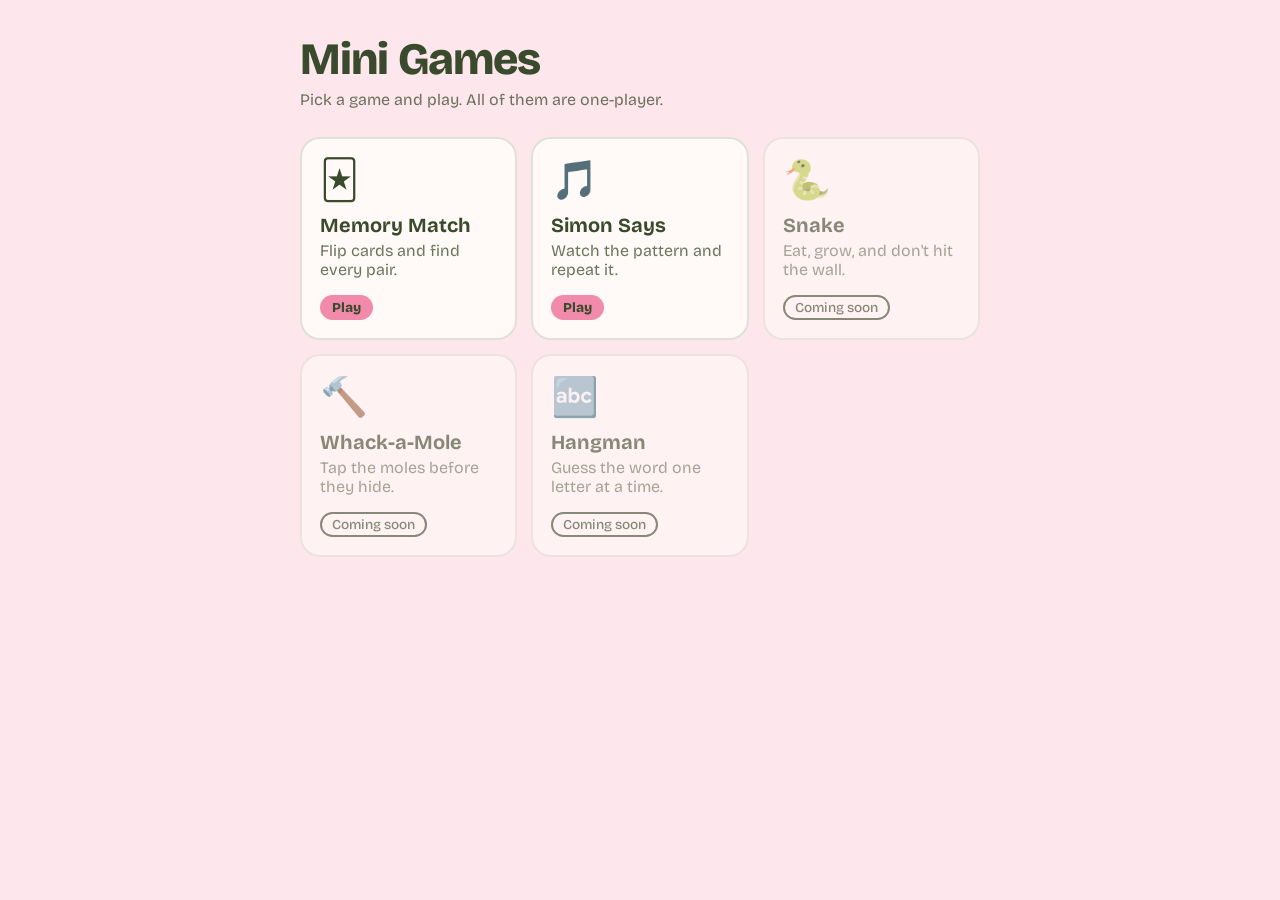
==== index.html @ eaf52a99 "Add hub pages with game cards" ====
<!DOCTYPE html>
<html lang="en">
<head>
<meta charset="utf-8">
<meta name="viewport" content="width=device-width, initial-scale=1">
<title>Mini Games</title>
<link rel="preconnect" href="https://fonts.googleapis.com">
<link rel="preconnect" href="https://fonts.gstatic.com" crossorigin>
<link href="https://fonts.googleapis.com/css2?family=Bricolage+Grotesque:wght@500;800&display=swap" rel="stylesheet">
<link rel="stylesheet" href="style.css">
</head>
<body>
<main>
  <h1>Mini Games</h1>
  <p class="sub">Pick a game and play. All of them are one-player.</p>

  <div class="grid">
    <!-- A game that is ready: an <a> link. href has NO leading slash. -->
    <a class="card" href="memory-game/">
      <span class="emoji">🃏</span>
      <h2>Memory Match</h2>
      <p>Flip cards and find every pair.</p>
      <span class="tag">Play</span>
    </a>

    <a class="card" href="simon-says/">
      <span class="emoji">🎵</span>
      <h2>Simon Says</h2>
      <p>Watch the pattern and repeat it.</p>
      <span class="tag">Play</span>
    </a>

    <!-- Games not built yet: a <div> with class "soon". When a game is ready,
         change <div> to <a href="folder-name/"> and remove "soon". -->
    <div class="card soon">
      <span class="emoji">🐍</span>
      <h2>Snake</h2>
      <p>Eat, grow, and don't hit the wall.</p>
      <span class="tag">Coming soon</span>
    </div>

    <div class="card soon">
      <span class="emoji">🔨</span>
      <h2>Whack-a-Mole</h2>
      <p>Tap the moles before they hide.</p>
      <span class="tag">Coming soon</span>
    </div>

    <div class="card soon">
      <span class="emoji">🔤</span>
      <h2>Hangman</h2>
      <p>Guess the word one letter at a time.</p>
      <span class="tag">Coming soon</span>
    </div>
  </div>
</main>
</body>
</html>
---- style.css ----
:root {
    --bg: #fde7ec;
    --ink: #3a4a2c;
    --matcha: #8aa56a;
    --face: #fffaf7;
    --pink: #f28bab;
    --font: "Bricolage Grotesque", system-ui, -apple-system, "Segoe UI", sans-serif;
  }
  * { box-sizing: border-box; }
  html, body { margin: 0; }
  body {
    min-height: 100vh;
    background: var(--bg);
    color: var(--ink);
    font-family: var(--font);
    display: flex;
    justify-content: center;
    padding: 32px 16px 48px;
  }
  main { width: 100%; max-width: 680px; }
  h1 { font-size: 2.8rem; font-weight: 800; margin: 0 0 4px; letter-spacing: -0.02em; }
  .sub { margin: 0 0 28px; opacity: 0.75; }
  
  .grid { display: grid; grid-template-columns: repeat(auto-fill, minmax(190px, 1fr)); gap: 14px; }
  .card {
    display: flex; flex-direction: column; gap: 4px;
    background: var(--face); color: var(--ink); text-decoration: none;
    border-radius: 20px; padding: 20px;
    box-shadow: inset 0 0 0 2px rgba(58, 74, 44, 0.15);
    transition: transform 0.15s;
  }
  a.card:hover, a.card:focus-visible { transform: translateY(-4px); box-shadow: inset 0 0 0 3px var(--matcha); outline: none; }
  .emoji { font-size: 2.4rem; }
  .card h2 { margin: 6px 0 0; font-size: 1.25rem; }
  .card p { margin: 0 0 12px; opacity: 0.75; flex: 1; }
  .tag {
    align-self: flex-start; font-weight: 800; font-size: 0.85rem;
    background: var(--pink); padding: 4px 12px; border-radius: 999px;
  }
  .card.soon { opacity: 0.6; }
  .card.soon .tag { background: transparent; box-shadow: inset 0 0 0 2px var(--ink); font-weight: 500; }
  
  @media (prefers-reduced-motion: reduce) { .card { transition: none; } }
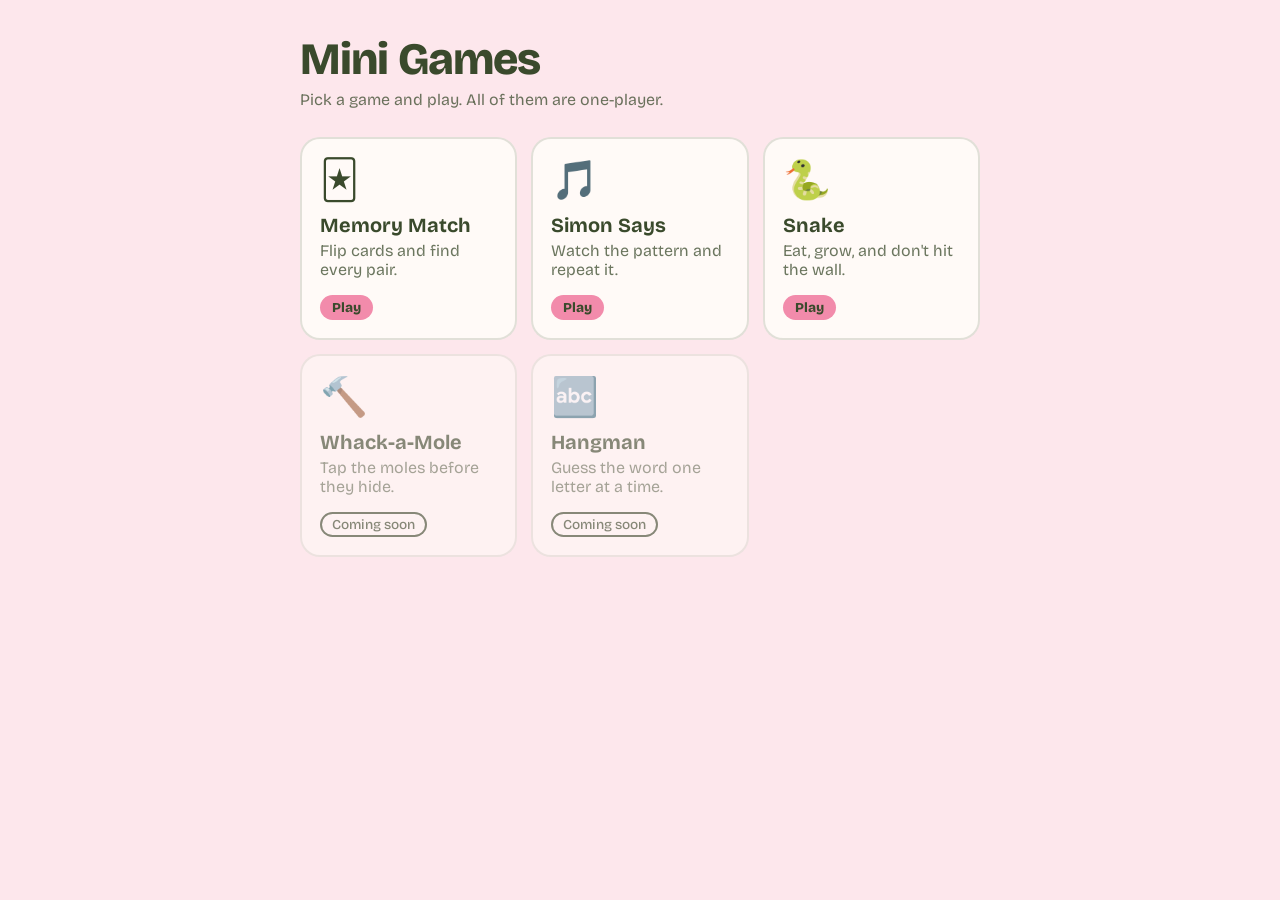
==== commit 866242dc: "Add Snake game" ====
--- a/index.html
+++ b/index.html
@@ -32,12 +32,12 @@
 
     <!-- Games not built yet: a <div> with class "soon". When a game is ready,
          change <div> to <a href="folder-name/"> and remove "soon". -->
-    <div class="card soon">
+    <a class="card" href="snake/">
       <span class="emoji">🐍</span>
       <h2>Snake</h2>
       <p>Eat, grow, and don't hit the wall.</p>
-      <span class="tag">Coming soon</span>
-    </div>
+      <span class="tag">Play</span>
+    </a>
 
     <div class="card soon">
       <span class="emoji">🔨</span>
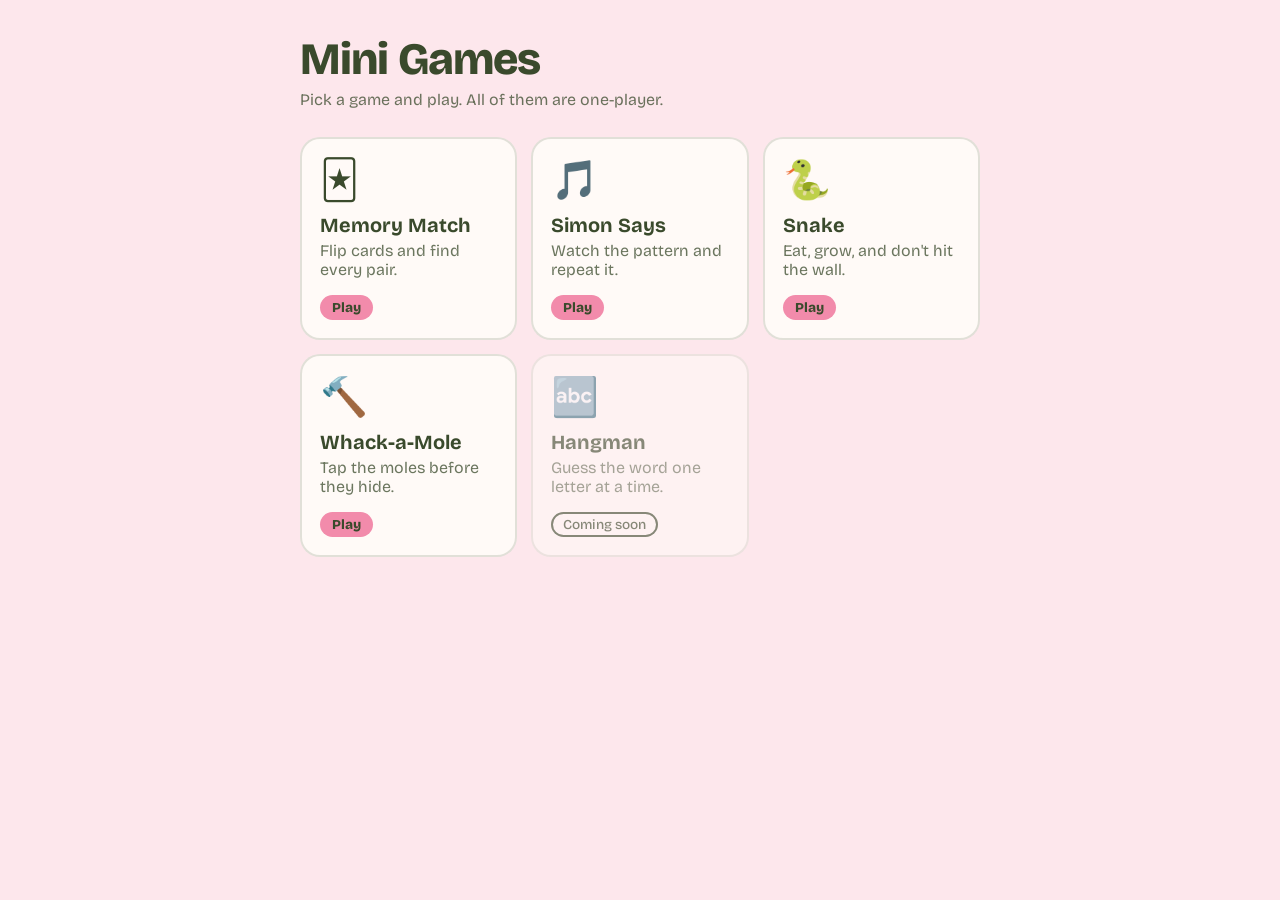
==== commit f57d3a0d: "Add Whack-a-Mole" ====
--- a/index.html
+++ b/index.html
@@ -8,6 +8,12 @@
 <link rel="preconnect" href="https://fonts.gstatic.com" crossorigin>
 <link href="https://fonts.googleapis.com/css2?family=Bricolage+Grotesque:wght@500;800&display=swap" rel="stylesheet">
 <link rel="stylesheet" href="style.css">
+<meta name="theme-color" content="#fde7ec">
+<meta name="apple-mobile-web-app-capable" content="yes">
+<meta name="apple-mobile-web-app-title" content="Mini Games">
+<link rel="manifest" href="manifest.webmanifest">
+<link rel="apple-touch-icon" href="icons/apple-touch-icon.png">
+<link rel="icon" href="icons/icon-192.png">
 </head>
 <body>
 <main>
@@ -39,12 +45,12 @@
       <span class="tag">Play</span>
     </a>
 
-    <div class="card soon">
+    <a class="card" href="whack-a-mole/">
       <span class="emoji">🔨</span>
       <h2>Whack-a-Mole</h2>
       <p>Tap the moles before they hide.</p>
-      <span class="tag">Coming soon</span>
-    </div>
+      <span class="tag">Play</span>
+    </a>
 
     <div class="card soon">
       <span class="emoji">🔤</span>
@@ -54,5 +60,6 @@
     </div>
   </div>
 </main>
+<script>if ("serviceWorker" in navigator) { navigator.serviceWorker.register("sw.js"); }</script>
 </body>
 </html>
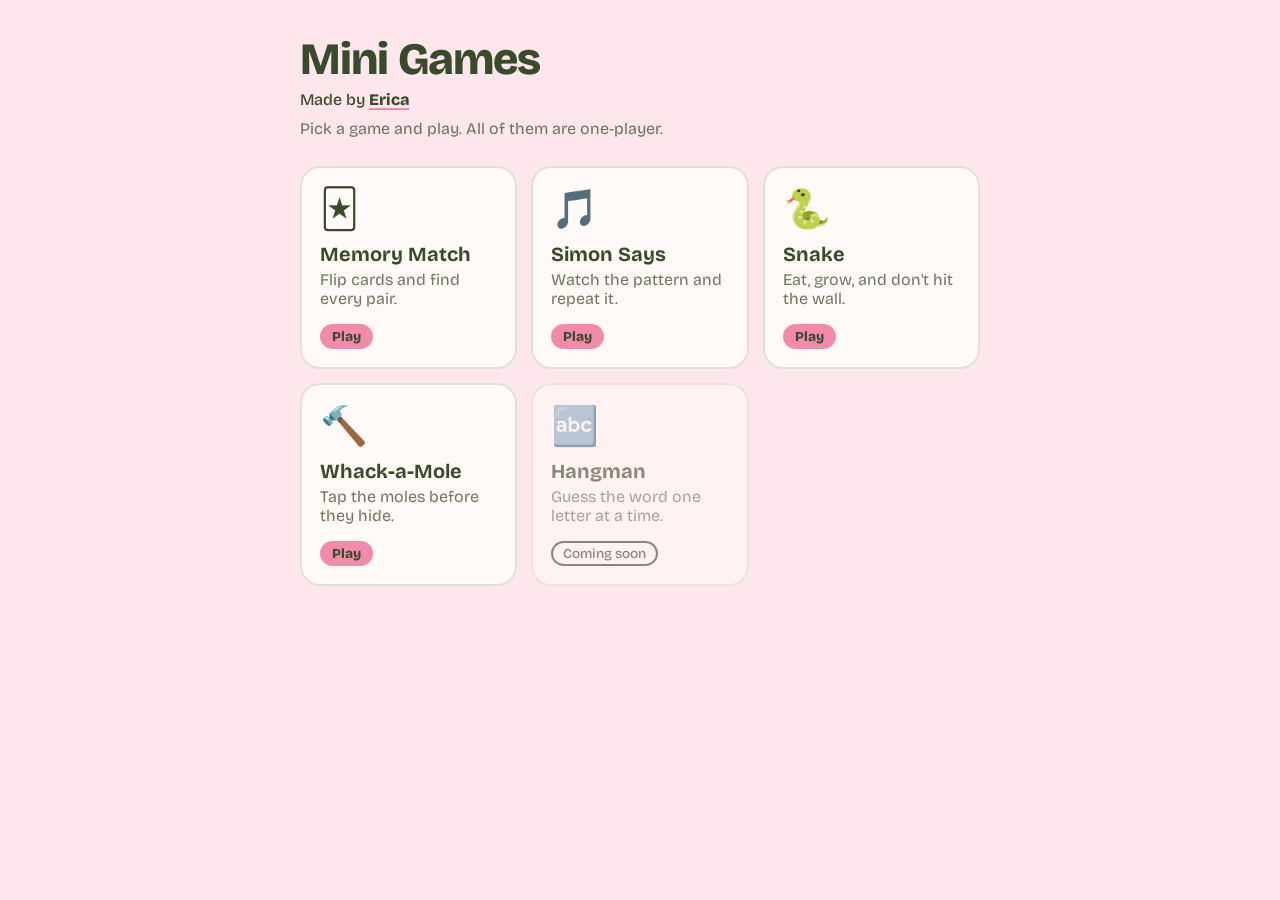
==== commit 808a4b22: "Fix mole position in Whack-a-mole" ====
--- a/index.html
+++ b/index.html
@@ -4,6 +4,8 @@
 <meta charset="utf-8">
 <meta name="viewport" content="width=device-width, initial-scale=1">
 <title>Mini Games</title>
+<meta name="author" content="Erica">
+<meta name="description" content="A collection of cozy one-player browser games, made by Erica.">
 <link rel="preconnect" href="https://fonts.googleapis.com">
 <link rel="preconnect" href="https://fonts.gstatic.com" crossorigin>
 <link href="https://fonts.googleapis.com/css2?family=Bricolage+Grotesque:wght@500;800&display=swap" rel="stylesheet">
@@ -18,6 +20,7 @@
 <body>
 <main>
   <h1>Mini Games</h1>
+  <p class="by">Made by <a href="https://github.com/ericacirerica">Erica</a></p>
   <p class="sub">Pick a game and play. All of them are one-player.</p>
 
   <div class="grid">
--- a/style.css
+++ b/style.css
@@ -1,43 +1,45 @@
 :root {
-    --bg: #fde7ec;
-    --ink: #3a4a2c;
-    --matcha: #8aa56a;
-    --face: #fffaf7;
-    --pink: #f28bab;
-    --font: "Bricolage Grotesque", system-ui, -apple-system, "Segoe UI", sans-serif;
-  }
-  * { box-sizing: border-box; }
-  html, body { margin: 0; }
-  body {
-    min-height: 100vh;
-    background: var(--bg);
-    color: var(--ink);
-    font-family: var(--font);
-    display: flex;
-    justify-content: center;
-    padding: 32px 16px 48px;
-  }
-  main { width: 100%; max-width: 680px; }
-  h1 { font-size: 2.8rem; font-weight: 800; margin: 0 0 4px; letter-spacing: -0.02em; }
-  .sub { margin: 0 0 28px; opacity: 0.75; }
-  
-  .grid { display: grid; grid-template-columns: repeat(auto-fill, minmax(190px, 1fr)); gap: 14px; }
-  .card {
-    display: flex; flex-direction: column; gap: 4px;
-    background: var(--face); color: var(--ink); text-decoration: none;
-    border-radius: 20px; padding: 20px;
-    box-shadow: inset 0 0 0 2px rgba(58, 74, 44, 0.15);
-    transition: transform 0.15s;
-  }
-  a.card:hover, a.card:focus-visible { transform: translateY(-4px); box-shadow: inset 0 0 0 3px var(--matcha); outline: none; }
-  .emoji { font-size: 2.4rem; }
-  .card h2 { margin: 6px 0 0; font-size: 1.25rem; }
-  .card p { margin: 0 0 12px; opacity: 0.75; flex: 1; }
-  .tag {
-    align-self: flex-start; font-weight: 800; font-size: 0.85rem;
-    background: var(--pink); padding: 4px 12px; border-radius: 999px;
-  }
-  .card.soon { opacity: 0.6; }
-  .card.soon .tag { background: transparent; box-shadow: inset 0 0 0 2px var(--ink); font-weight: 500; }
-  
-  @media (prefers-reduced-motion: reduce) { .card { transition: none; } }+  --bg: #fde7ec;
+  --ink: #3a4a2c;
+  --matcha: #8aa56a;
+  --face: #fffaf7;
+  --pink: #f28bab;
+  --font: "Bricolage Grotesque", system-ui, -apple-system, "Segoe UI", sans-serif;
+}
+* { box-sizing: border-box; }
+html, body { margin: 0; }
+body {
+  min-height: 100vh;
+  background: var(--bg);
+  color: var(--ink);
+  font-family: var(--font);
+  display: flex;
+  justify-content: center;
+  padding: 32px 16px 48px;
+}
+main { width: 100%; max-width: 680px; }
+h1 { font-size: 2.8rem; font-weight: 800; margin: 0 0 4px; letter-spacing: -0.02em; }
+.by { margin: 0 0 10px; font-weight: 500; }
+.by a { color: var(--ink); font-weight: 800; text-decoration-color: var(--pink); text-decoration-thickness: 2px; text-underline-offset: 3px; }
+.sub { margin: 0 0 28px; opacity: 0.75; }
+
+.grid { display: grid; grid-template-columns: repeat(auto-fill, minmax(190px, 1fr)); gap: 14px; }
+.card {
+  display: flex; flex-direction: column; gap: 4px;
+  background: var(--face); color: var(--ink); text-decoration: none;
+  border-radius: 20px; padding: 20px;
+  box-shadow: inset 0 0 0 2px rgba(58, 74, 44, 0.15);
+  transition: transform 0.15s;
+}
+a.card:hover, a.card:focus-visible { transform: translateY(-4px); box-shadow: inset 0 0 0 3px var(--matcha); outline: none; }
+.emoji { font-size: 2.4rem; }
+.card h2 { margin: 6px 0 0; font-size: 1.25rem; }
+.card p { margin: 0 0 12px; opacity: 0.75; flex: 1; }
+.tag {
+  align-self: flex-start; font-weight: 800; font-size: 0.85rem;
+  background: var(--pink); padding: 4px 12px; border-radius: 999px;
+}
+.card.soon { opacity: 0.6; }
+.card.soon .tag { background: transparent; box-shadow: inset 0 0 0 2px var(--ink); font-weight: 500; }
+
+@media (prefers-reduced-motion: reduce) { .card { transition: none; } }
